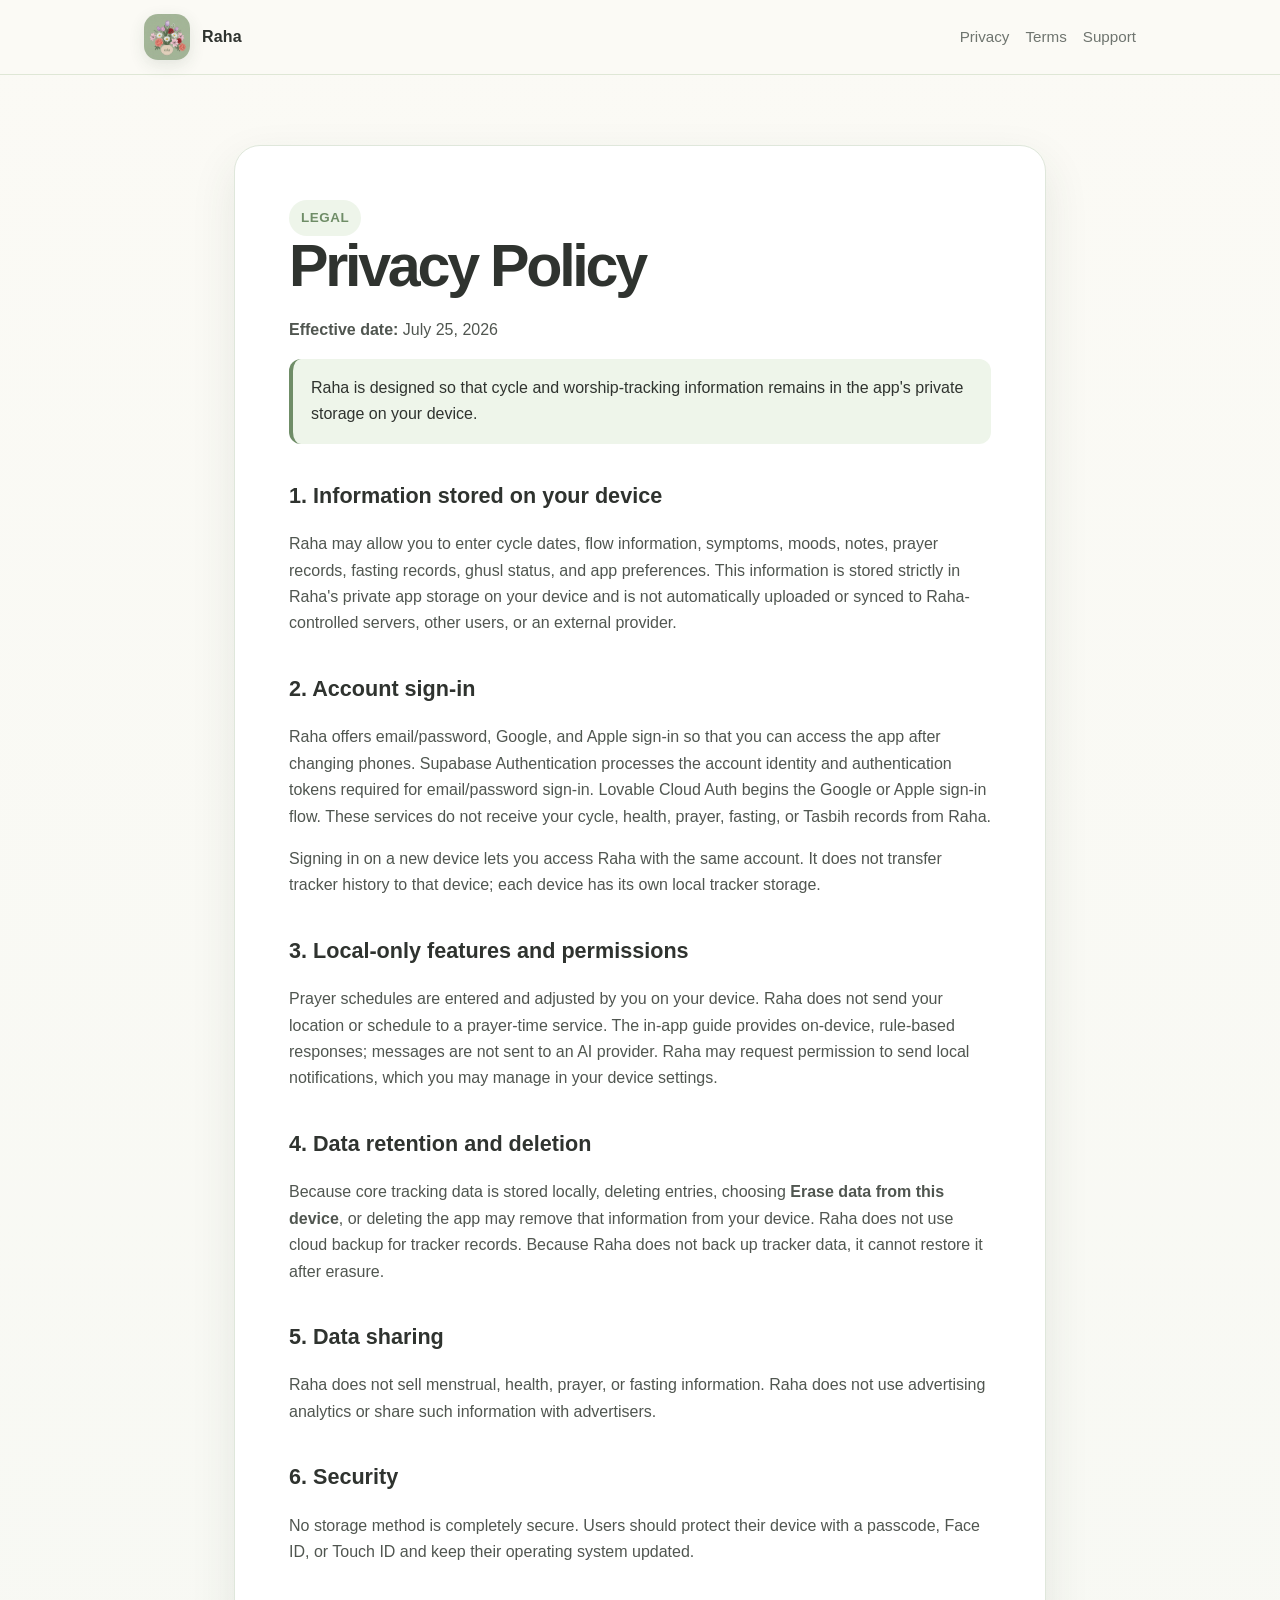
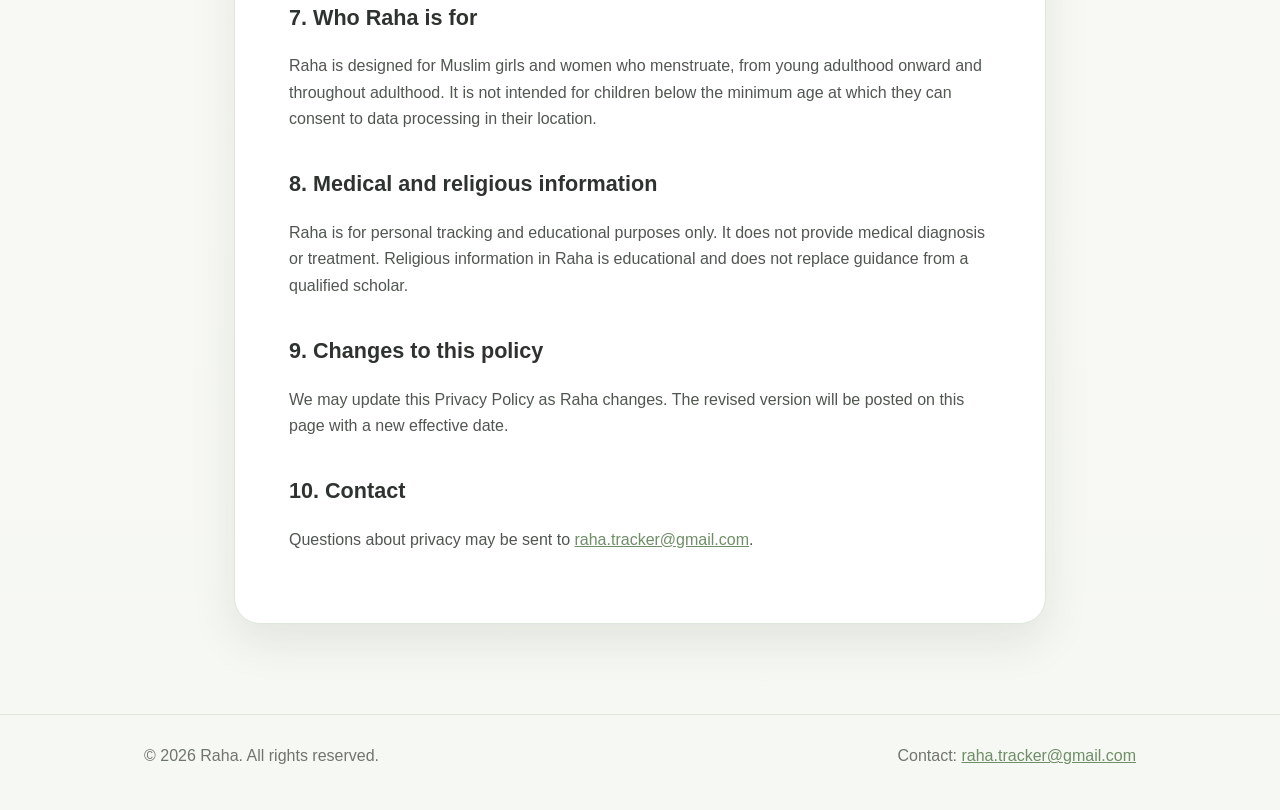
==== privacy.html @ ec352a9e "Replace privacy site with complete legal pages" ====
<!doctype html>
<html lang="en">
<head>
  <meta charset="utf-8">
  <meta name="viewport" content="width=device-width, initial-scale=1">
  <title>Privacy Policy — Raha</title>
  <link rel="stylesheet" href="styles.css">
</head>
<body>

<header class="site-header">
  <nav class="nav">
    <a class="brand" href="index.html">
      <img src="raha-logo.png" alt="Raha floral logo">
      <span>Raha</span>
    </a>
    <div class="nav-links">
      <a href="privacy.html">Privacy</a>
      <a href="terms.html">Terms</a>
      <a href="support.html">Support</a>
    </div>
  </nav>
</header>

<main class="page-shell">
  <article class="document">
    <span class="eyebrow">Legal</span>
    <h1>Privacy Policy</h1>
    <p><strong>Effective date:</strong> July 25, 2026</p>

    <div class="notice">
      Raha is designed so that cycle and worship-tracking information remains in the app&apos;s private storage on your device.
    </div>

    <h2>1. Information stored on your device</h2>
    <p>Raha may allow you to enter cycle dates, flow information, symptoms, moods, notes, prayer records, fasting records, ghusl status, and app preferences. This information is stored strictly in Raha&apos;s private app storage on your device and is not automatically uploaded or synced to Raha-controlled servers, other users, or an external provider.</p>

    <h2>2. Account sign-in</h2>
    <p>Raha offers email/password, Google, and Apple sign-in so that you can access the app after changing phones. Supabase Authentication processes the account identity and authentication tokens required for email/password sign-in. Lovable Cloud Auth begins the Google or Apple sign-in flow. These services do not receive your cycle, health, prayer, fasting, or Tasbih records from Raha.</p>
    <p>Signing in on a new device lets you access Raha with the same account. It does not transfer tracker history to that device; each device has its own local tracker storage.</p>

    <h2>3. Local-only features and permissions</h2>
    <p>Prayer schedules are entered and adjusted by you on your device. Raha does not send your location or schedule to a prayer-time service. The in-app guide provides on-device, rule-based responses; messages are not sent to an AI provider. Raha may request permission to send local notifications, which you may manage in your device settings.</p>

    <h2>4. Data retention and deletion</h2>
    <p>Because core tracking data is stored locally, deleting entries, choosing <strong>Erase data from this device</strong>, or deleting the app may remove that information from your device. Raha does not use cloud backup for tracker records. Because Raha does not back up tracker data, it cannot restore it after erasure.</p>

    <h2>5. Data sharing</h2>
    <p>Raha does not sell menstrual, health, prayer, or fasting information. Raha does not use advertising analytics or share such information with advertisers.</p>

    <h2>6. Security</h2>
    <p>No storage method is completely secure. Users should protect their device with a passcode, Face ID, or Touch ID and keep their operating system updated.</p>

    <h2>7. Who Raha is for</h2>
    <p>Raha is designed for Muslim girls and women who menstruate, from young adulthood onward and throughout adulthood. It is not intended for children below the minimum age at which they can consent to data processing in their location.</p>

    <h2>8. Medical and religious information</h2>
    <p>Raha is for personal tracking and educational purposes only. It does not provide medical diagnosis or treatment. Religious information in Raha is educational and does not replace guidance from a qualified scholar.</p>

    <h2>9. Changes to this policy</h2>
    <p>We may update this Privacy Policy as Raha changes. The revised version will be posted on this page with a new effective date.</p>

    <h2>10. Contact</h2>
    <p>Questions about privacy may be sent to <a href="mailto:raha.tracker@gmail.com">raha.tracker@gmail.com</a>.</p>
  </article>
</main>

<footer>
  <div class="footer-inner">
    <span>© 2026 Raha. All rights reserved.</span>
    <span>Contact: <a href="mailto:raha.tracker@gmail.com">raha.tracker@gmail.com</a></span>
  </div>
</footer>

</body>
</html>
---- styles.css ----
:root {
  --sage: #a9c39b;
  --sage-dark: #6f8d67;
  --sage-soft: #eef5ea;
  --cream: #fbfaf5;
  --ink: #2f332f;
  --muted: #6f756f;
  --line: #dfe7db;
  --white: #ffffff;
  --shadow: 0 18px 45px rgba(53, 72, 51, 0.10);
}

* { box-sizing: border-box; }

html { scroll-behavior: smooth; }

body {
  margin: 0;
  font-family: -apple-system, BlinkMacSystemFont, "Segoe UI", Arial, sans-serif;
  background: linear-gradient(180deg, var(--cream) 0%, #f6f8f3 100%);
  color: var(--ink);
  line-height: 1.65;
}

a { color: var(--sage-dark); }

.site-header {
  position: sticky;
  top: 0;
  z-index: 20;
  backdrop-filter: blur(14px);
  background: rgba(251, 250, 245, 0.88);
  border-bottom: 1px solid rgba(169,195,155,.35);
}

.nav {
  max-width: 1040px;
  margin: 0 auto;
  padding: 14px 24px;
  display: flex;
  align-items: center;
  justify-content: space-between;
  gap: 18px;
}

.brand {
  display: flex;
  align-items: center;
  gap: 12px;
  text-decoration: none;
  color: var(--ink);
  font-weight: 700;
  letter-spacing: .2px;
}

.brand img {
  width: 46px;
  height: 46px;
  border-radius: 14px;
  object-fit: cover;
  box-shadow: 0 5px 16px rgba(53,72,51,.12);
}

.nav-links {
  display: flex;
  flex-wrap: wrap;
  gap: 16px;
  font-size: .95rem;
}

.nav-links a {
  text-decoration: none;
  color: var(--muted);
}

.nav-links a:hover { color: var(--ink); }

.hero {
  max-width: 1040px;
  margin: 0 auto;
  padding: 86px 24px 54px;
  display: grid;
  grid-template-columns: 1.15fr .85fr;
  gap: 56px;
  align-items: center;
}

.eyebrow {
  display: inline-block;
  padding: 7px 12px;
  border-radius: 999px;
  background: var(--sage-soft);
  color: var(--sage-dark);
  font-weight: 700;
  font-size: .84rem;
  letter-spacing: .04em;
  text-transform: uppercase;
}

h1 {
  font-size: clamp(2.6rem, 6vw, 5rem);
  line-height: 1.02;
  margin: 18px 0 20px;
  letter-spacing: -0.055em;
}

.hero p {
  font-size: 1.13rem;
  color: var(--muted);
  max-width: 640px;
}

.hero-card {
  background: rgba(255,255,255,.76);
  border: 1px solid var(--line);
  border-radius: 32px;
  padding: 30px;
  text-align: center;
  box-shadow: var(--shadow);
}

.hero-card img {
  width: min(100%, 270px);
  border-radius: 28px;
}

.button-row {
  display: flex;
  flex-wrap: wrap;
  gap: 12px;
  margin-top: 28px;
}

.button {
  display: inline-block;
  border-radius: 999px;
  padding: 12px 20px;
  text-decoration: none;
  font-weight: 700;
  border: 1px solid var(--sage-dark);
}

.button.primary {
  background: var(--sage-dark);
  color: white;
}

.button.secondary {
  background: white;
  color: var(--sage-dark);
}

.section {
  max-width: 1040px;
  margin: 0 auto;
  padding: 34px 24px 82px;
}

.section h2 {
  font-size: clamp(1.9rem, 3vw, 2.8rem);
  margin-bottom: 10px;
}

.section-intro {
  color: var(--muted);
  max-width: 700px;
  margin-bottom: 28px;
}

.card-grid {
  display: grid;
  grid-template-columns: repeat(3, 1fr);
  gap: 18px;
}

.card {
  background: var(--white);
  border: 1px solid var(--line);
  border-radius: 22px;
  padding: 24px;
  box-shadow: 0 10px 30px rgba(53,72,51,.06);
}

.card h3 { margin-top: 0; }
.card p { color: var(--muted); }

.page-shell {
  max-width: 860px;
  margin: 0 auto;
  padding: 70px 24px 90px;
}

.document {
  background: white;
  border: 1px solid var(--line);
  border-radius: 26px;
  padding: clamp(24px, 5vw, 54px);
  box-shadow: var(--shadow);
}

.document h1 {
  font-size: clamp(2.2rem, 5vw, 3.7rem);
  margin-top: 0;
}

.document h2 {
  margin-top: 34px;
  font-size: 1.35rem;
}

.document p, .document li {
  color: #505650;
}

.notice {
  background: var(--sage-soft);
  border-left: 4px solid var(--sage-dark);
  padding: 16px 18px;
  border-radius: 12px;
}

footer {
  border-top: 1px solid var(--line);
  color: var(--muted);
}

.footer-inner {
  max-width: 1040px;
  margin: 0 auto;
  padding: 28px 24px 40px;
  display: flex;
  justify-content: space-between;
  gap: 20px;
  flex-wrap: wrap;
}

@media (max-width: 760px) {
  .hero { grid-template-columns: 1fr; padding-top: 58px; }
  .hero-card { order: -1; }
  .card-grid { grid-template-columns: 1fr; }
  .nav { align-items: flex-start; }
  .nav-links { justify-content: flex-end; }
}
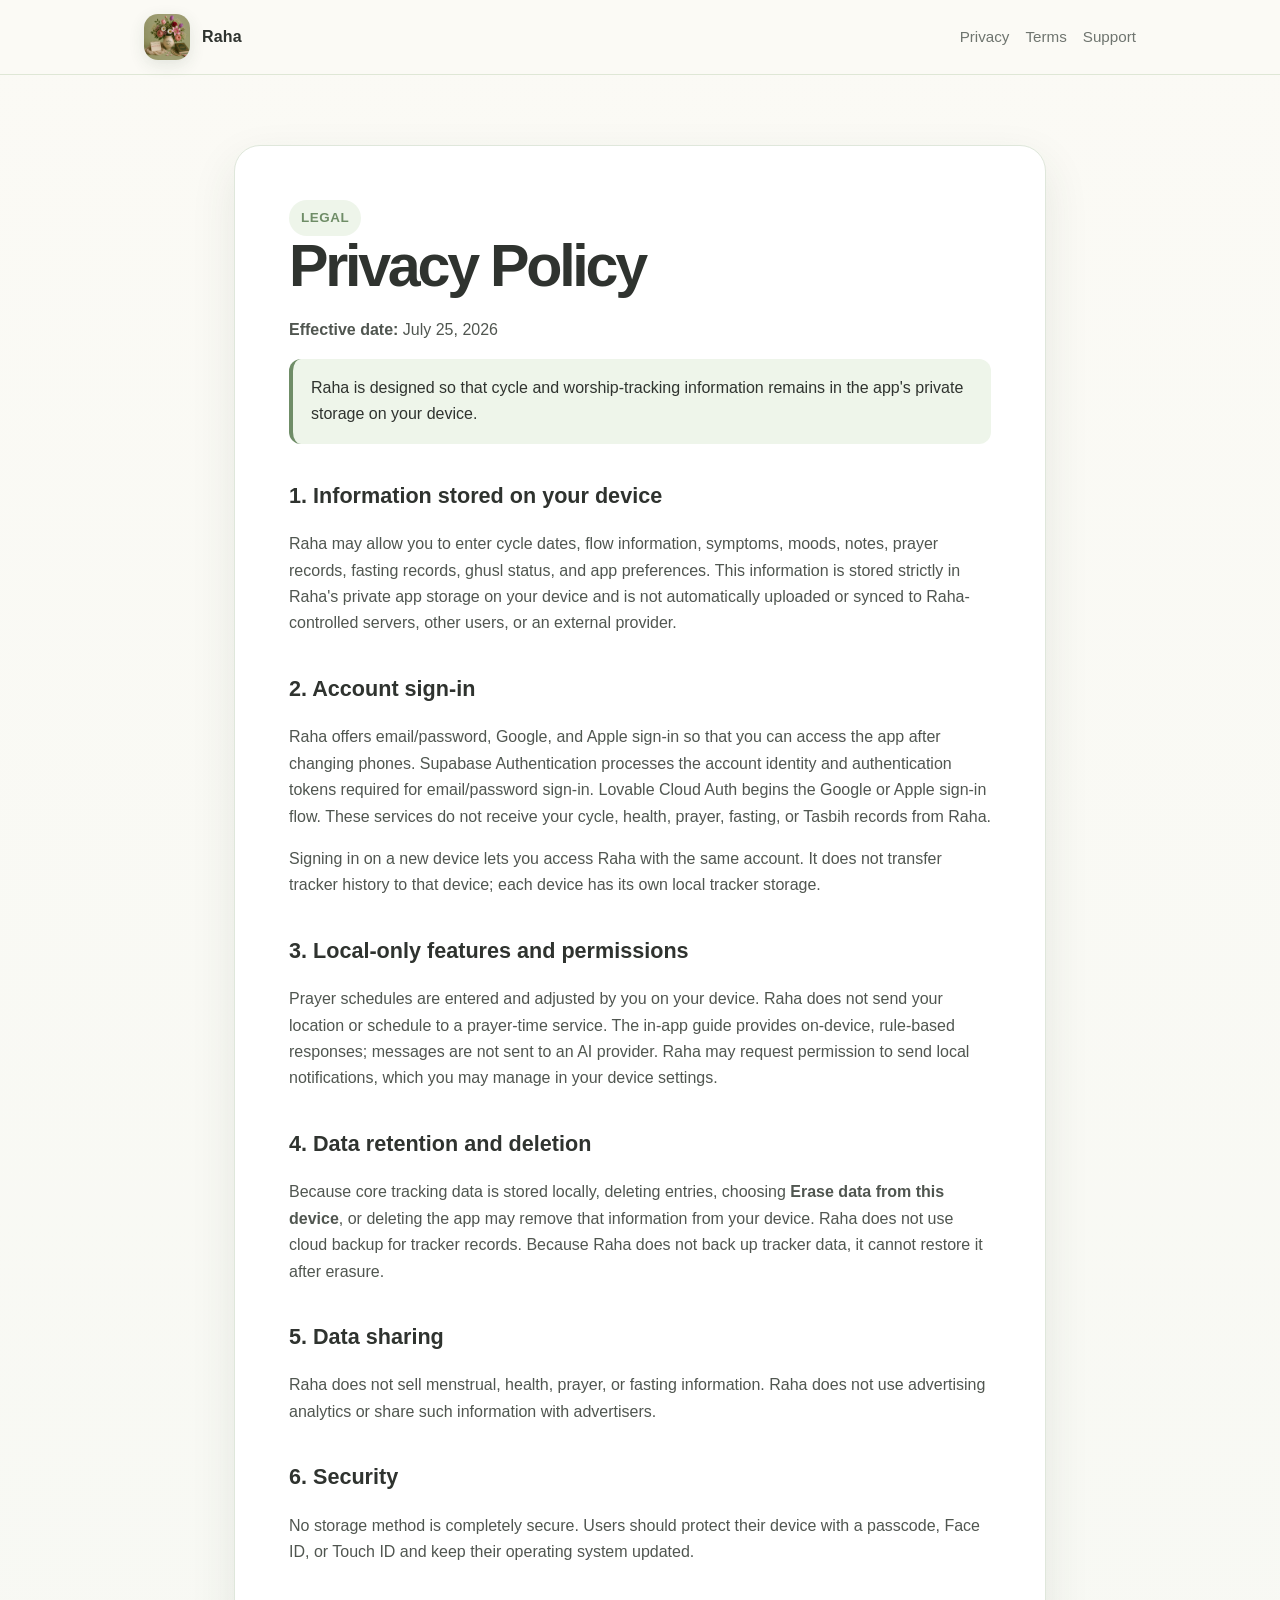
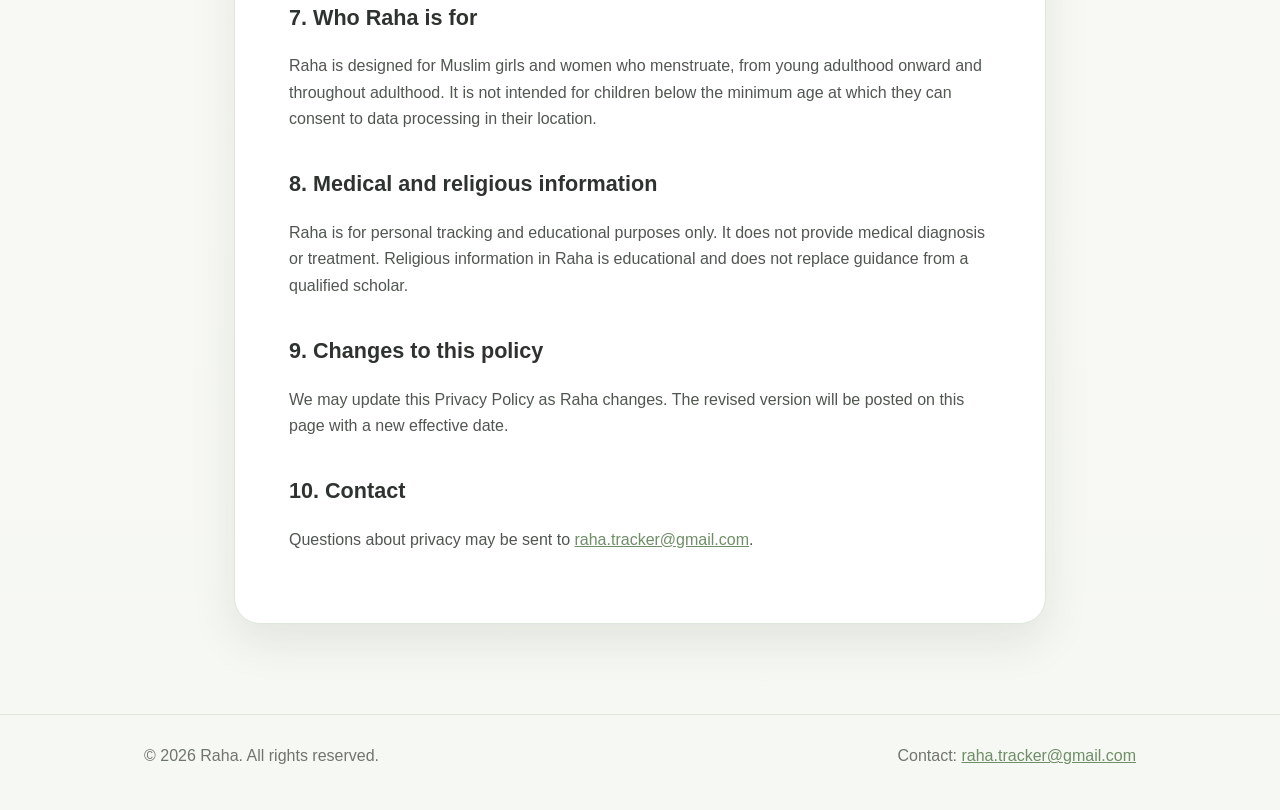
==== commit d1d056b8: "Use current Raha logo across privacy site" ====
--- a/privacy.html
+++ b/privacy.html
@@ -1,76 +1,22 @@
 <!doctype html>
 <html lang="en">
-<head>
-  <meta charset="utf-8">
-  <meta name="viewport" content="width=device-width, initial-scale=1">
-  <title>Privacy Policy — Raha</title>
-  <link rel="stylesheet" href="styles.css">
-</head>
+<head><meta charset="utf-8"><meta name="viewport" content="width=device-width, initial-scale=1"><title>Privacy Policy — Raha</title><link rel="stylesheet" href="styles.css"></head>
 <body>
-
-<header class="site-header">
-  <nav class="nav">
-    <a class="brand" href="index.html">
-      <img src="raha-logo.png" alt="Raha floral logo">
-      <span>Raha</span>
-    </a>
-    <div class="nav-links">
-      <a href="privacy.html">Privacy</a>
-      <a href="terms.html">Terms</a>
-      <a href="support.html">Support</a>
-    </div>
-  </nav>
-</header>
-
-<main class="page-shell">
-  <article class="document">
-    <span class="eyebrow">Legal</span>
-    <h1>Privacy Policy</h1>
-    <p><strong>Effective date:</strong> July 25, 2026</p>
-
-    <div class="notice">
-      Raha is designed so that cycle and worship-tracking information remains in the app&apos;s private storage on your device.
-    </div>
-
-    <h2>1. Information stored on your device</h2>
-    <p>Raha may allow you to enter cycle dates, flow information, symptoms, moods, notes, prayer records, fasting records, ghusl status, and app preferences. This information is stored strictly in Raha&apos;s private app storage on your device and is not automatically uploaded or synced to Raha-controlled servers, other users, or an external provider.</p>
-
-    <h2>2. Account sign-in</h2>
-    <p>Raha offers email/password, Google, and Apple sign-in so that you can access the app after changing phones. Supabase Authentication processes the account identity and authentication tokens required for email/password sign-in. Lovable Cloud Auth begins the Google or Apple sign-in flow. These services do not receive your cycle, health, prayer, fasting, or Tasbih records from Raha.</p>
-    <p>Signing in on a new device lets you access Raha with the same account. It does not transfer tracker history to that device; each device has its own local tracker storage.</p>
-
-    <h2>3. Local-only features and permissions</h2>
-    <p>Prayer schedules are entered and adjusted by you on your device. Raha does not send your location or schedule to a prayer-time service. The in-app guide provides on-device, rule-based responses; messages are not sent to an AI provider. Raha may request permission to send local notifications, which you may manage in your device settings.</p>
-
-    <h2>4. Data retention and deletion</h2>
-    <p>Because core tracking data is stored locally, deleting entries, choosing <strong>Erase data from this device</strong>, or deleting the app may remove that information from your device. Raha does not use cloud backup for tracker records. Because Raha does not back up tracker data, it cannot restore it after erasure.</p>
-
-    <h2>5. Data sharing</h2>
-    <p>Raha does not sell menstrual, health, prayer, or fasting information. Raha does not use advertising analytics or share such information with advertisers.</p>
-
-    <h2>6. Security</h2>
-    <p>No storage method is completely secure. Users should protect their device with a passcode, Face ID, or Touch ID and keep their operating system updated.</p>
-
-    <h2>7. Who Raha is for</h2>
-    <p>Raha is designed for Muslim girls and women who menstruate, from young adulthood onward and throughout adulthood. It is not intended for children below the minimum age at which they can consent to data processing in their location.</p>
-
-    <h2>8. Medical and religious information</h2>
-    <p>Raha is for personal tracking and educational purposes only. It does not provide medical diagnosis or treatment. Religious information in Raha is educational and does not replace guidance from a qualified scholar.</p>
-
-    <h2>9. Changes to this policy</h2>
-    <p>We may update this Privacy Policy as Raha changes. The revised version will be posted on this page with a new effective date.</p>
-
-    <h2>10. Contact</h2>
-    <p>Questions about privacy may be sent to <a href="mailto:raha.tracker@gmail.com">raha.tracker@gmail.com</a>.</p>
-  </article>
-</main>
-
-<footer>
-  <div class="footer-inner">
-    <span>© 2026 Raha. All rights reserved.</span>
-    <span>Contact: <a href="mailto:raha.tracker@gmail.com">raha.tracker@gmail.com</a></span>
-  </div>
-</footer>
-
+<header class="site-header"><nav class="nav"><a class="brand" href="index.html"><img src="raha-logo-v2.png" alt="Raha floral logo"><span>Raha</span></a><div class="nav-links"><a href="privacy.html">Privacy</a><a href="terms.html">Terms</a><a href="support.html">Support</a></div></nav></header>
+<main class="page-shell"><article class="document">
+  <span class="eyebrow">Legal</span><h1>Privacy Policy</h1><p><strong>Effective date:</strong> July 25, 2026</p>
+  <div class="notice">Raha is designed so that cycle and worship-tracking information remains in the app&apos;s private storage on your device.</div>
+  <h2>1. Information stored on your device</h2><p>Raha may allow you to enter cycle dates, flow information, symptoms, moods, notes, prayer records, fasting records, ghusl status, and app preferences. This information is stored strictly in Raha&apos;s private app storage on your device and is not automatically uploaded or synced to Raha-controlled servers, other users, or an external provider.</p>
+  <h2>2. Account sign-in</h2><p>Raha offers email/password, Google, and Apple sign-in so that you can access the app after changing phones. Supabase Authentication processes the account identity and authentication tokens required for email/password sign-in. Lovable Cloud Auth begins the Google or Apple sign-in flow. These services do not receive your cycle, health, prayer, fasting, or Tasbih records from Raha.</p><p>Signing in on a new device lets you access Raha with the same account. It does not transfer tracker history to that device; each device has its own local tracker storage.</p>
+  <h2>3. Local-only features and permissions</h2><p>Prayer schedules are entered and adjusted by you on your device. Raha does not send your location or schedule to a prayer-time service. The in-app guide provides on-device, rule-based responses; messages are not sent to an AI provider. Raha may request permission to send local notifications, which you may manage in your device settings.</p>
+  <h2>4. Data retention and deletion</h2><p>Because core tracking data is stored locally, deleting entries, choosing <strong>Erase data from this device</strong>, or deleting the app may remove that information from your device. Raha does not use cloud backup for tracker records. Because Raha does not back up tracker data, it cannot restore it after erasure.</p>
+  <h2>5. Data sharing</h2><p>Raha does not sell menstrual, health, prayer, or fasting information. Raha does not use advertising analytics or share such information with advertisers.</p>
+  <h2>6. Security</h2><p>No storage method is completely secure. Users should protect their device with a passcode, Face ID, or Touch ID and keep their operating system updated.</p>
+  <h2>7. Who Raha is for</h2><p>Raha is designed for Muslim girls and women who menstruate, from young adulthood onward and throughout adulthood. It is not intended for children below the minimum age at which they can consent to data processing in their location.</p>
+  <h2>8. Medical and religious information</h2><p>Raha is for personal tracking and educational purposes only. It does not provide medical diagnosis or treatment. Religious information in Raha is educational and does not replace guidance from a qualified scholar.</p>
+  <h2>9. Changes to this policy</h2><p>We may update this Privacy Policy as Raha changes. The revised version will be posted on this page with a new effective date.</p>
+  <h2>10. Contact</h2><p>Questions about privacy may be sent to <a href="mailto:raha.tracker@gmail.com">raha.tracker@gmail.com</a>.</p>
+</article></main>
+<footer><div class="footer-inner"><span>© 2026 Raha. All rights reserved.</span><span>Contact: <a href="mailto:raha.tracker@gmail.com">raha.tracker@gmail.com</a></span></div></footer>
 </body>
 </html>
